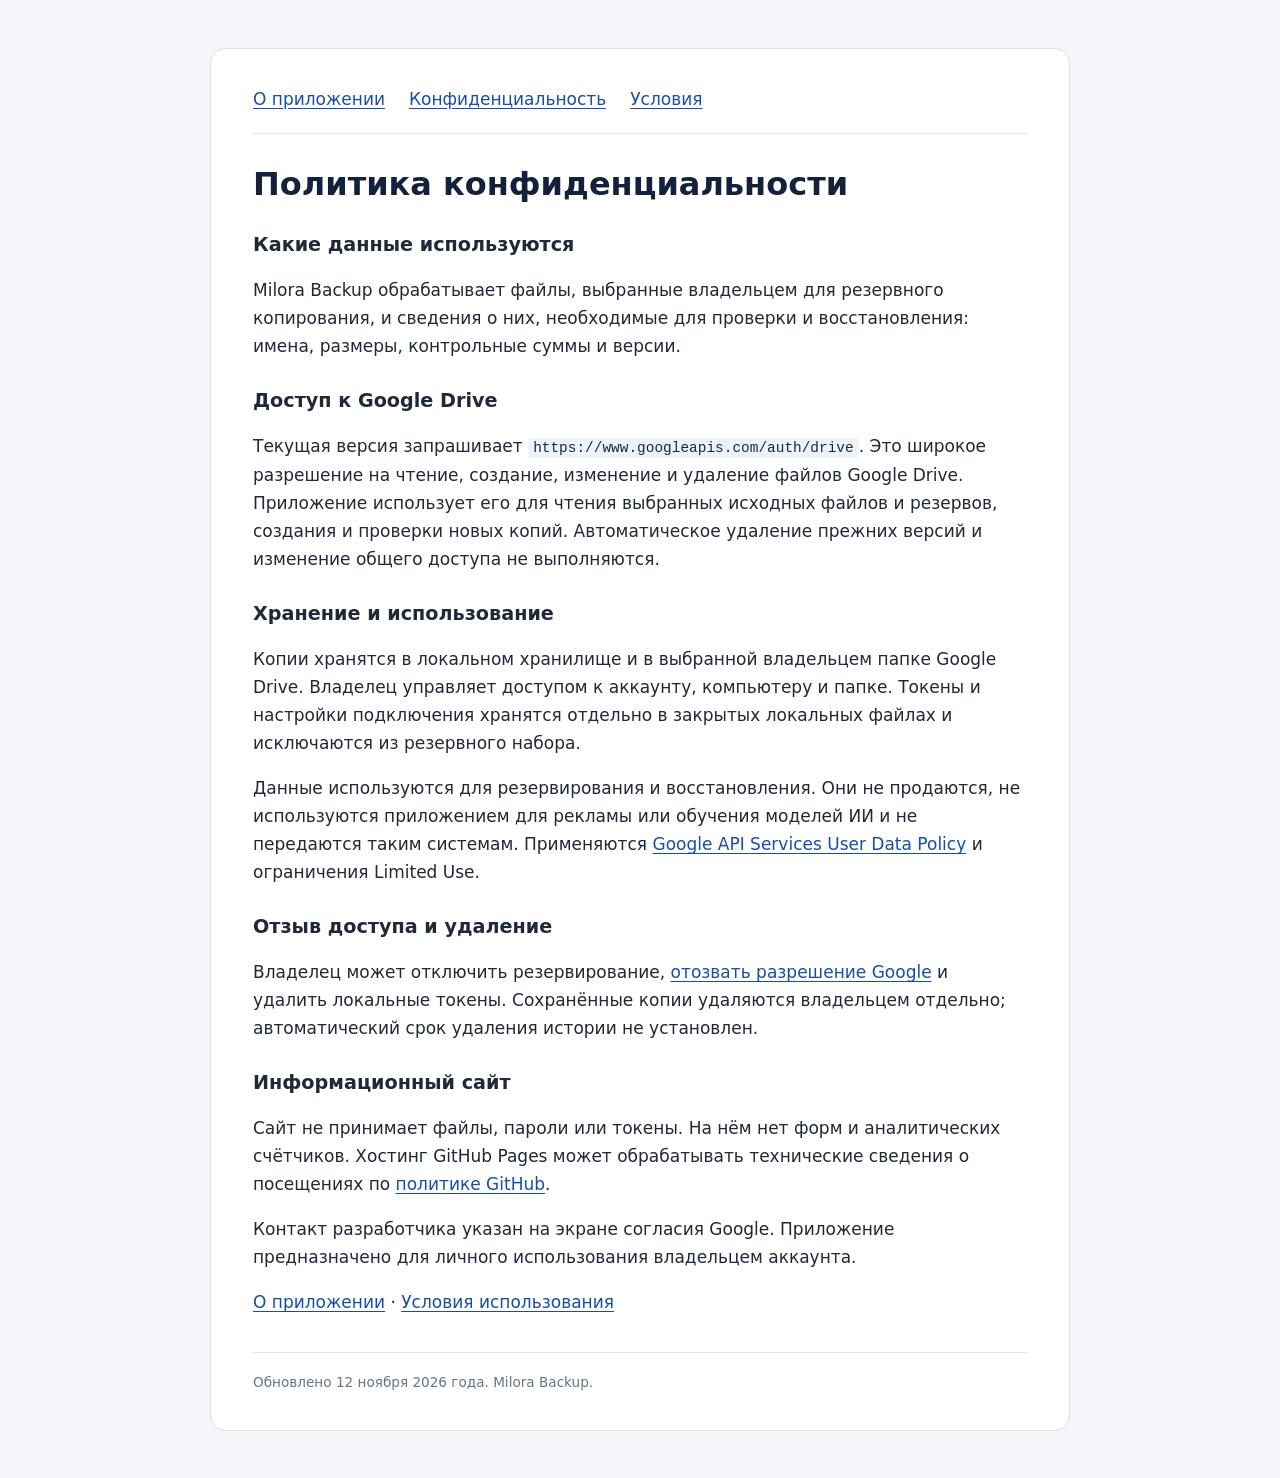
==== milora-backup/privacy.html @ e23e1c5c "Add Milora Backup OAuth information pages" ====
<!doctype html>
<html lang="ru">
<head>
<meta charset="utf-8">
<meta name="viewport" content="width=device-width, initial-scale=1">
<meta name="description" content="Milora Backup — личное резервное копирование в Google Drive владельца.">
<title>Политика конфиденциальности | Milora Backup</title>
<link rel="stylesheet" href="style.css">
</head>
<body><main>
<nav aria-label="Разделы"><a href="index.html">О приложении</a><a href="privacy.html">Конфиденциальность</a><a href="terms.html">Условия</a></nav>
<h1>Политика конфиденциальности</h1>
<h2>Какие данные используются</h2>
<p>Milora Backup обрабатывает файлы, выбранные владельцем для резервного копирования, и сведения о них, необходимые для проверки и восстановления: имена, размеры, контрольные суммы и версии.</p>
<h2>Доступ к Google Drive</h2>
<p>Текущая версия запрашивает <code>https://www.googleapis.com/auth/drive</code>. Это широкое разрешение на чтение, создание, изменение и удаление файлов Google Drive. Приложение использует его для чтения выбранных исходных файлов и резервов, создания и проверки новых копий. Автоматическое удаление прежних версий и изменение общего доступа не выполняются.</p>
<h2>Хранение и использование</h2>
<p>Копии хранятся в локальном хранилище и в выбранной владельцем папке Google Drive. Владелец управляет доступом к аккаунту, компьютеру и папке. Токены и настройки подключения хранятся отдельно в закрытых локальных файлах и исключаются из резервного набора.</p>
<p>Данные используются для резервирования и восстановления. Они не продаются, не используются приложением для рекламы или обучения моделей ИИ и не передаются таким системам. Применяются <a href="https://developers.google.com/terms/api-services-user-data-policy">Google API Services User Data Policy</a> и ограничения Limited Use.</p>
<h2>Отзыв доступа и удаление</h2>
<p>Владелец может отключить резервирование, <a href="https://myaccount.google.com/connections">отозвать разрешение Google</a> и удалить локальные токены. Сохранённые копии удаляются владельцем отдельно; автоматический срок удаления истории не установлен.</p>
<h2>Информационный сайт</h2>
<p>Сайт не принимает файлы, пароли или токены. На нём нет форм и аналитических счётчиков. Хостинг GitHub Pages может обрабатывать технические сведения о посещениях по <a href="https://docs.github.com/en/site-policy/privacy-policies/github-general-privacy-statement">политике GitHub</a>.</p>
<p>Контакт разработчика указан на экране согласия Google. Приложение предназначено для личного использования владельцем аккаунта.</p>
<p><a href="index.html">О приложении</a> · <a href="terms.html">Условия использования</a></p>
<footer>Обновлено 12 ноября 2026 года. Milora Backup.</footer>
</main></body>
</html>
---- milora-backup/style.css ----
*{box-sizing:border-box}html{color-scheme:light}body{margin:0;background:#f3f5f8;color:#1f2937;font:17px/1.65 system-ui,-apple-system,BlinkMacSystemFont,"Segoe UI",sans-serif}main{max-width:860px;margin:48px auto;padding:36px 42px;background:#fff;border:1px solid #dce2eb;border-radius:16px}nav{display:flex;flex-wrap:wrap;gap:10px 24px;margin-bottom:30px;padding-bottom:20px;border-bottom:1px solid #e5e7eb}a{color:#174ea6;text-underline-offset:3px}a:focus-visible{outline:3px solid #f5b400;outline-offset:4px}h1{font-size:2rem;line-height:1.25;color:#14213d}h2{margin-top:28px;font-size:1.2rem;line-height:1.4}.lead{font-size:1.15rem}code{font-size:.85em;background:#edf2f8;padding:2px 5px;border-radius:4px;overflow-wrap:anywhere}footer{margin-top:36px;padding-top:18px;border-top:1px solid #e5e7eb;font-size:.85rem;color:#64748b}@media(max-width:640px){main{margin:16px 12px;padding:24px 20px}h1{font-size:1.7rem}nav{gap:10px 16px}body{font-size:16px}}
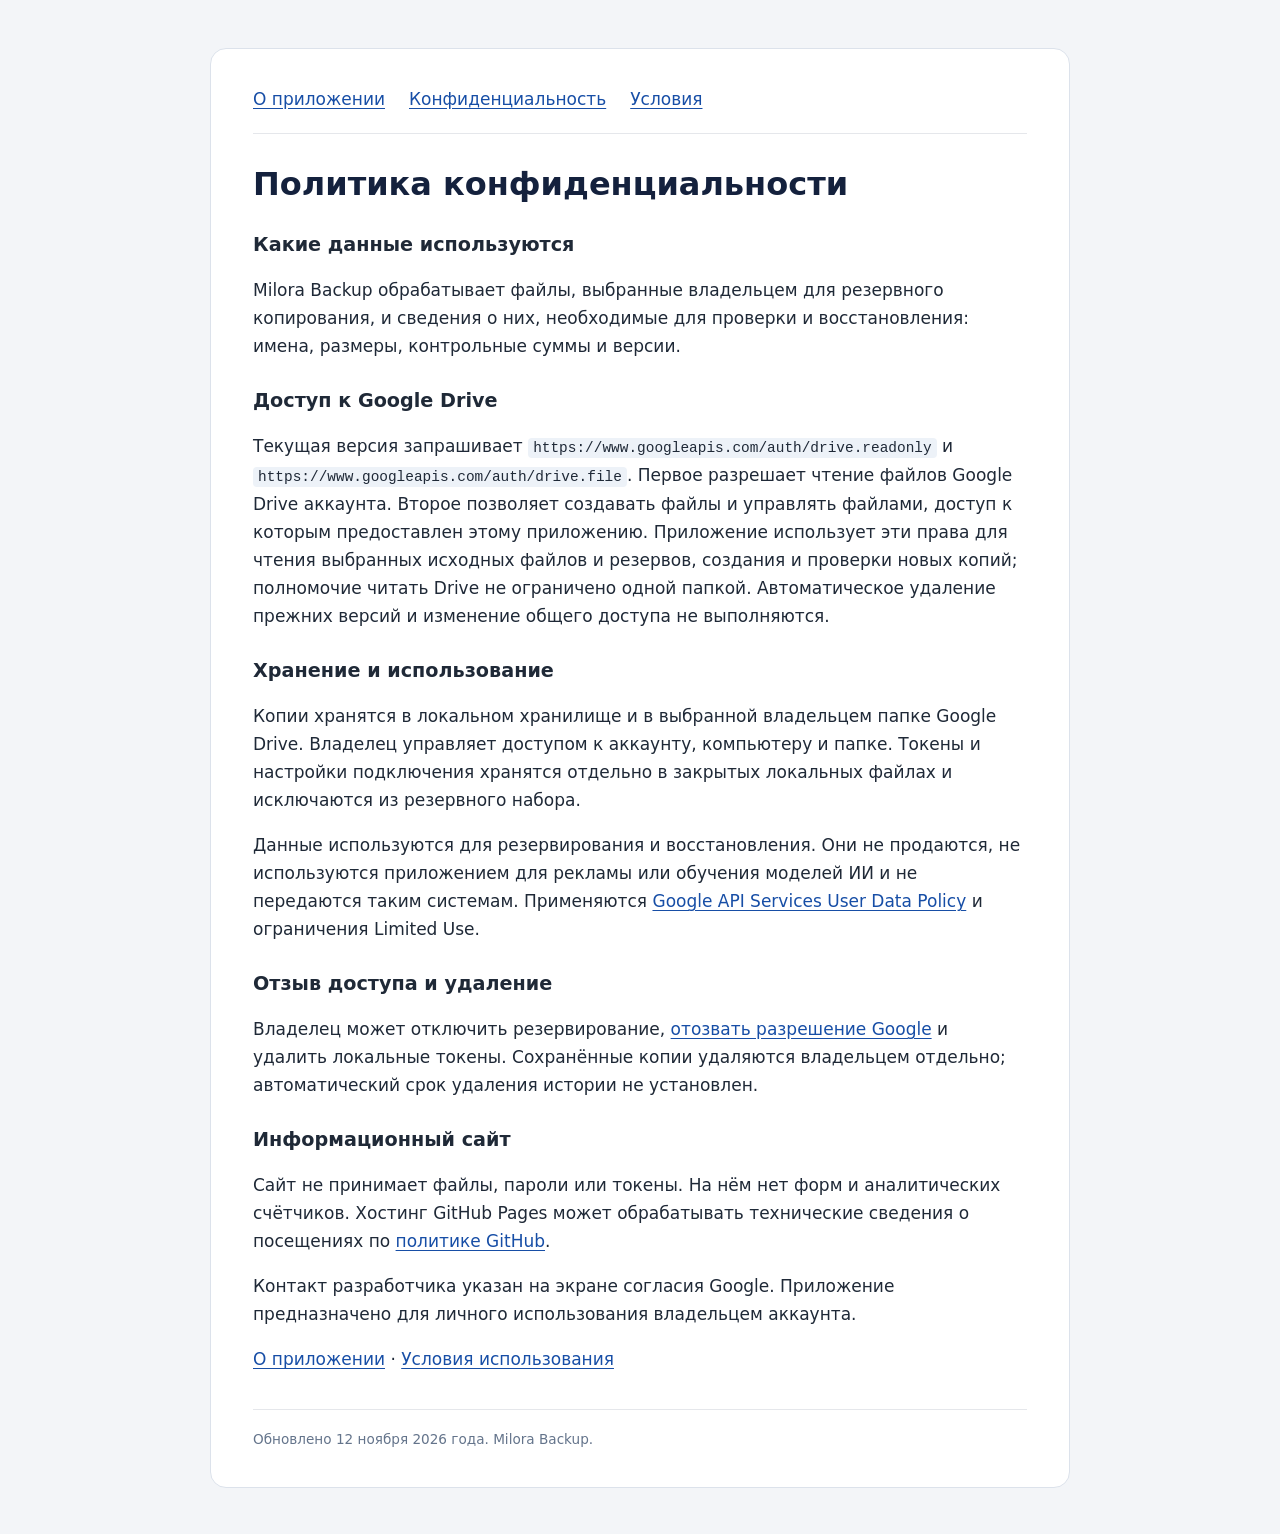
==== commit 83ac9fee: "Describe reduced Drive permissions for Milora Backup" ====
--- a/milora-backup/privacy.html
+++ b/milora-backup/privacy.html
@@ -13,7 +13,7 @@
 <h2>Какие данные используются</h2>
 <p>Milora Backup обрабатывает файлы, выбранные владельцем для резервного копирования, и сведения о них, необходимые для проверки и восстановления: имена, размеры, контрольные суммы и версии.</p>
 <h2>Доступ к Google Drive</h2>
-<p>Текущая версия запрашивает <code>https://www.googleapis.com/auth/drive</code>. Это широкое разрешение на чтение, создание, изменение и удаление файлов Google Drive. Приложение использует его для чтения выбранных исходных файлов и резервов, создания и проверки новых копий. Автоматическое удаление прежних версий и изменение общего доступа не выполняются.</p>
+<p>Текущая версия запрашивает <code>https://www.googleapis.com/auth/drive.readonly</code> и <code>https://www.googleapis.com/auth/drive.file</code>. Первое разрешает чтение файлов Google Drive аккаунта. Второе позволяет создавать файлы и управлять файлами, доступ к которым предоставлен этому приложению. Приложение использует эти права для чтения выбранных исходных файлов и резервов, создания и проверки новых копий; полномочие читать Drive не ограничено одной папкой. Автоматическое удаление прежних версий и изменение общего доступа не выполняются.</p>
 <h2>Хранение и использование</h2>
 <p>Копии хранятся в локальном хранилище и в выбранной владельцем папке Google Drive. Владелец управляет доступом к аккаунту, компьютеру и папке. Токены и настройки подключения хранятся отдельно в закрытых локальных файлах и исключаются из резервного набора.</p>
 <p>Данные используются для резервирования и восстановления. Они не продаются, не используются приложением для рекламы или обучения моделей ИИ и не передаются таким системам. Применяются <a href="https://developers.google.com/terms/api-services-user-data-policy">Google API Services User Data Policy</a> и ограничения Limited Use.</p>
